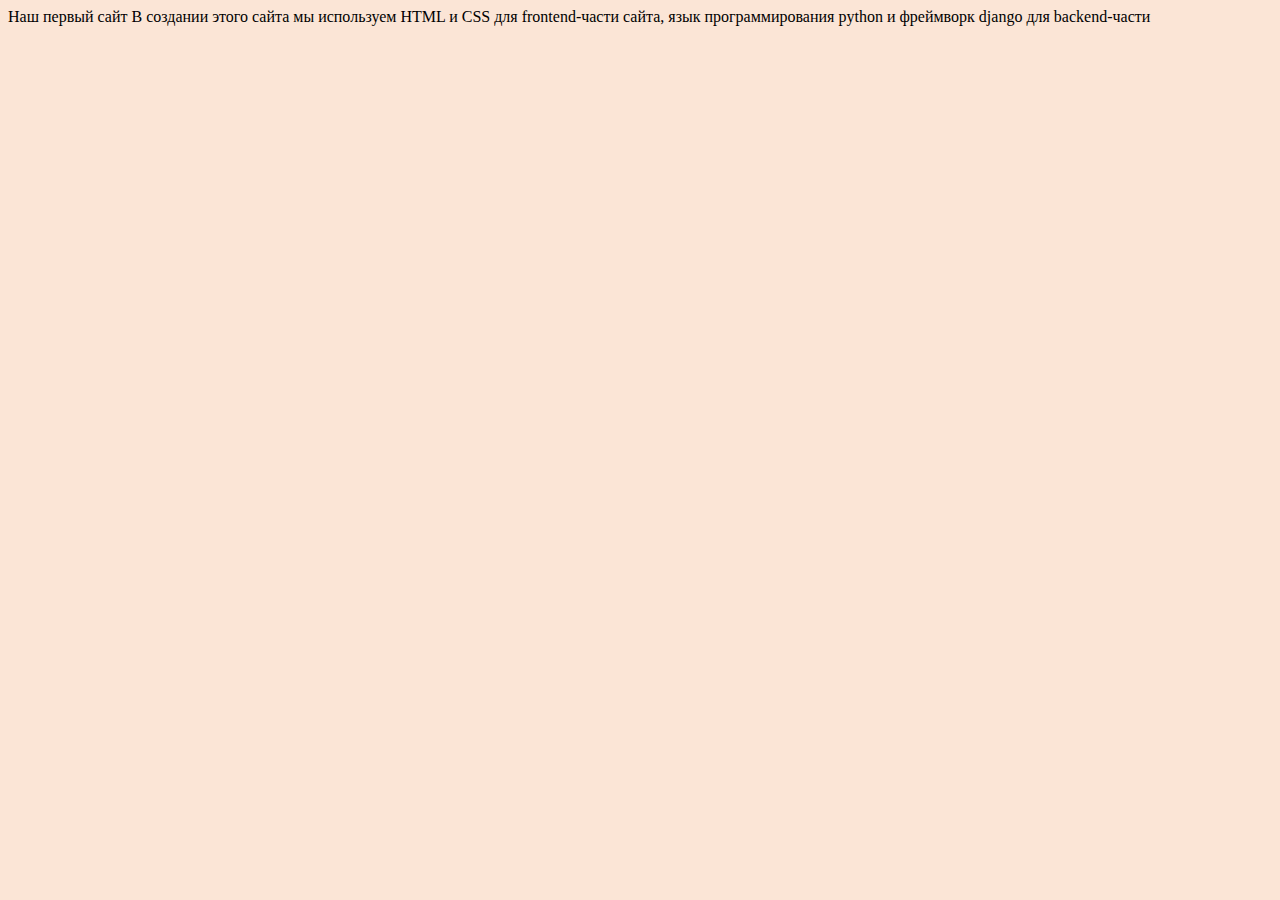
==== website/index.html @ 450dffdf "Update index.html" ====
<!DOCTYPE html>
<html lang="ru">
<head>
    <link rel="stylesheet" href="css/main_page.css" type="text/css">
    <link rel="preconnect" href="https://fonts.googleapis.com">
    <link rel="preconnect" href="https://fonts.gstatic.com" crossorigin>
    <link href="https://fonts.googleapis.com/css2?family=Ubuntu:wght@300;400;500;600;700&display=swap" rel="stylesheet">
    <meta charset="UTF-8">
    <title>Мой сайт</title>
</head>
<body bgcolor="#FBE5D6">
    <div class="workspace">
        <my_first_site>Наш первый сайт</my_first_site>
        <default_text>В создании этого сайта мы используем HTML и CSS для frontend-части сайта,
        язык программирования python и фреймворк django для backend-части</default_text>
    </div>
</body>
</html>
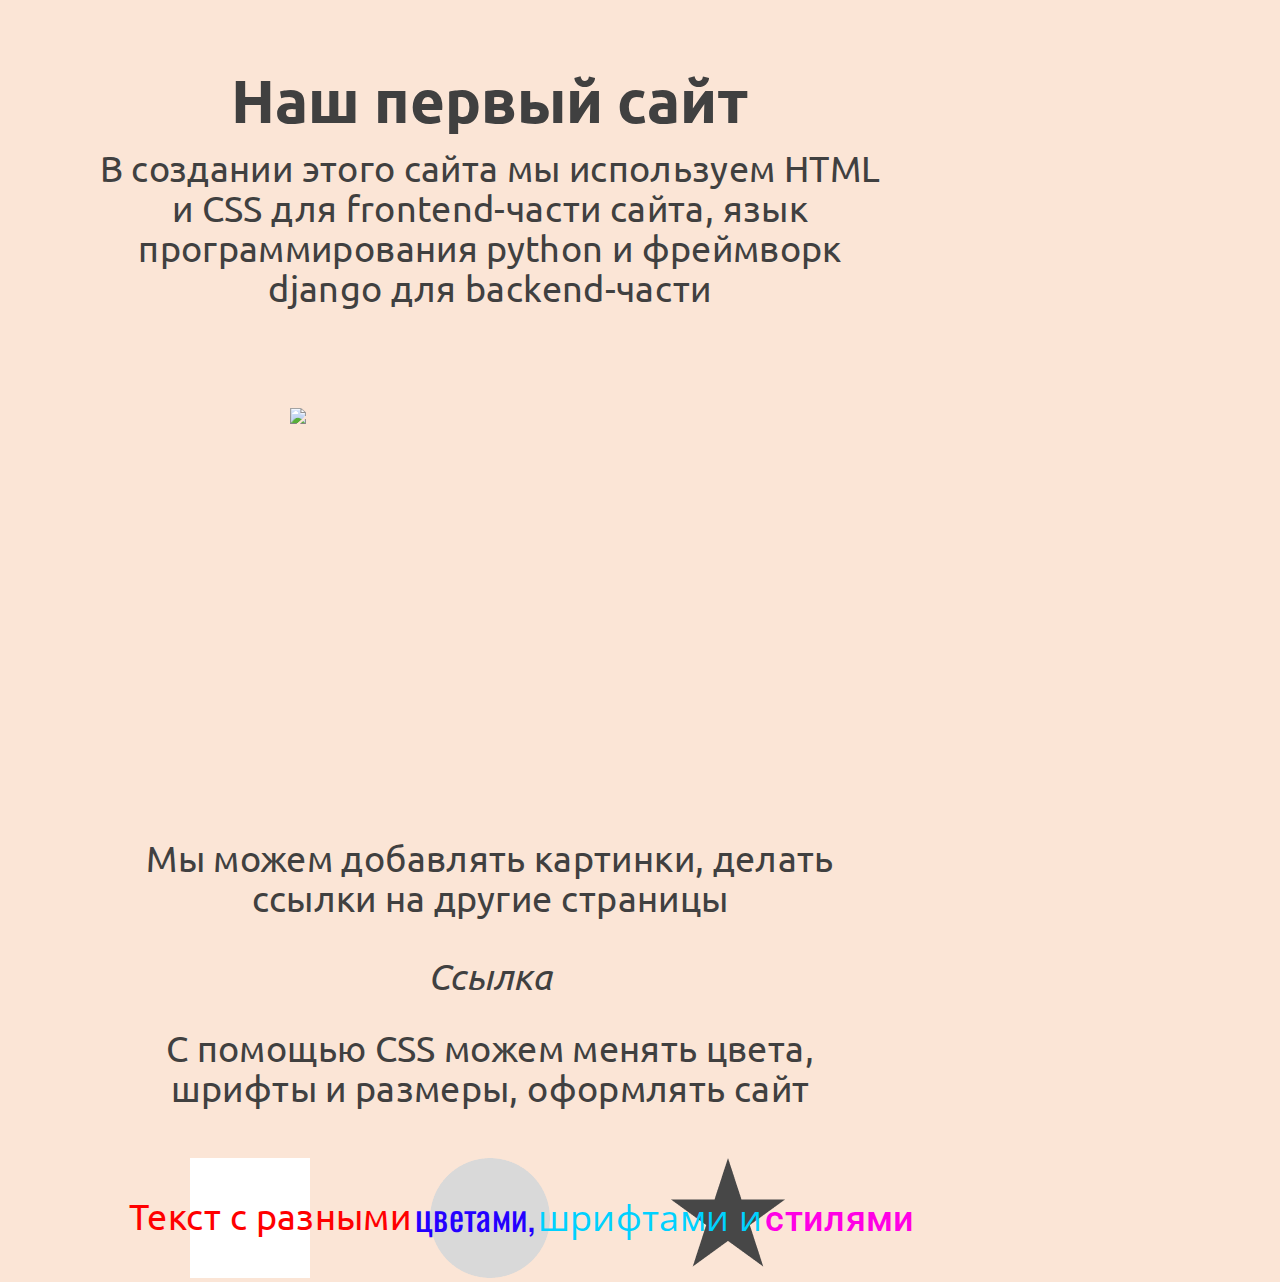
==== commit a32ac3d8: "sw" ====
--- a/website/index.html
+++ b/website/index.html
@@ -1,18 +1,28 @@
 <!DOCTYPE html>
 <html lang="ru">
 <head>
-    <link rel="stylesheet" href="css/main_page.css" type="text/css">
+    <link rel="stylesheet" href="main_page.css" type="text/css">
     <link rel="preconnect" href="https://fonts.googleapis.com">
     <link rel="preconnect" href="https://fonts.gstatic.com" crossorigin>
-    <link href="https://fonts.googleapis.com/css2?family=Ubuntu:wght@300;400;500;600;700&display=swap" rel="stylesheet">
+    <link href="https://fonts.googleapis.com">
+<link rel="preconnect" href="https://fonts.gstatic.com" crossorigin>
+<link href="https://fonts.googleapis.com/css2?family=Open+Sans&family=Oswald&family=Roboto:wght@400;500;700&family=Ubuntu:ital,wght@0,300;0,400;0,500;0,700;1,300;1,400;1,500&display=swap" rel="stylesheet">
     <meta charset="UTF-8">
-    <title>Мой сайт</title>
+    <title>Наш сайт</title>
 </head>
 <body bgcolor="#FBE5D6">
     <div class="workspace">
         <my_first_site>Наш первый сайт</my_first_site>
         <default_text>В создании этого сайта мы используем HTML и CSS для frontend-части сайта,
-        язык программирования python и фреймворк django для backend-части</default_text>
+            язык программирования python и фреймворк django для backend-части</default_text>
+        <sticker1><img src="{% static 'main/img/sticker1.png' %}"></sticker1>
+        <default_text1>Мы можем добавлять картинки, делать ссылки на другие страницы</default_text1>
+        <a href="https://chpic.su/_data/stickers/f/FunnyCat112/FunnyCat112_001.webm" target="_blank"><libk>Ссылка</libk></a>
+        <default_text2>С помощью CSS можем менять цвета, шрифты и размеры, оформлять сайт</default_text2>
+        <figure1><img src="img/figure1.png"></figure1>
+        <figure2><img src="img/figure2.png"></figure2>
+        <figure3><img src="img/figure3.png"></figure3>
+        <dif_text1>Текст с разными</dif_text1><dif_text2> цветами,</dif_text2><dif_text3> шрифтами и</dif_text3> <dif_text4>стилями</dif_text4>
     </div>
 </body>
 </html>--- a/website/main_page.css
+++ b/website/main_page.css
@@ -0,0 +1,180 @@
+.workspace {
+    position: absolute;
+    left: 90px;
+    width: 800px;
+    height: 1000px;
+}
+my_first_site {
+    position: absolute;
+    width: 520px;
+    height: 25px;
+    left: 140px;
+    top: 80px;
+    font-family: 'Ubuntu';
+    font-style: normal;
+    font-weight: 600;
+    font-size: 60px;
+    line-height: 23px;
+    text-align: center;
+    color: #404040;
+    }
+default_text {
+    position: absolute;
+    left: 0px;
+    width: 800px;
+    top: 140px;
+    font-family: 'Ubuntu';
+    font-style: normal;
+    font-weight: 400;
+    font-size: 36px;
+    text-align: center;
+    line-height: 40px;
+    letter-spacing: 0.01em;
+    color: #404040;
+    }
+sticker1 {
+    position: absolute;
+    width: 400px;
+    height: 370px;
+    left: 200px;
+    top: 400px;
+    }
+default_text1 {
+    position: absolute;
+    width: 800px;
+    left: 0px;
+    top: 830px;
+
+    font-family: 'Ubuntu';
+    font-style: normal;
+    font-weight: 400;
+    font-size: 36px;
+    line-height: 40px;
+    text-align: center;
+    letter-spacing: 0.01em;
+
+    color: #404040;
+    }
+default_text2 {
+    position: absolute;
+    width: 800px;
+    left: 0px;
+    top: 1020px;
+
+    font-family: 'Ubuntu';
+    font-style: normal;
+    font-weight: 400;
+    font-size: 36px;
+    line-height: 40px;
+    text-align: center;
+    letter-spacing: 0.01em;
+
+    color: #404040;
+    }
+libk {
+    position: absolute;
+    width: 800px;
+    left: 0px;
+    top: 960px;
+
+    font-family: 'Ubuntu';
+    font-style: italic;
+    font-weight: 400;
+    font-size: 36px;
+    line-height: 16px;
+    /* identical to box height */
+
+    text-align: center;
+    letter-spacing: 0.01em;
+
+    color: #404040;
+    }
+dif_text1 {
+    position: absolute;
+    width: 300px;
+    height: 40px;
+    left: 30px;
+    top: 1200px;
+
+    font-family: 'Ubuntu';
+    font-style: normal;
+    font-weight: 400;
+    font-size: 36px;
+    line-height: 16px;
+    text-align: center;
+    letter-spacing: 0.01em;
+
+    color: #FF0000;
+    }
+dif_text2 {
+    position: absolute;
+    width: 300px;
+    height: 40px;
+    left: 235px;
+    top: 1197px;
+
+    font-family: 'Oswald';
+    font-style: normal;
+    font-weight: 400;
+    font-size: 36px;
+    line-height: 21px;
+    text-align: center;
+    letter-spacing: 0.01em;
+
+    color: #2400FF;
+    }
+dif_text3 {
+    position: absolute;
+    width: 300px;
+    height: 40px;
+    left: 410px;
+    top: 1200px;
+
+    font-family: 'Open Sans';
+    font-style: normal;
+    font-weig ht: 400;
+    font-size: 36px;
+    line-height: 19px;
+    text-align: center;
+    letter-spacing: 0.01em;
+
+    color: #00D1FF;
+    }
+dif_text4 {
+    position: absolute;
+    width: 300px;
+    height: 40px;
+    left: 600px;
+    top: 1202.5px;
+
+    font-family: 'Roboto';
+    font-style: normal;
+    font-weight: 500;
+    font-size: 36px;
+    line-height: 16px;
+    text-align: center;
+    letter-spacing: 0.01em;
+
+    color: #FF00E5;
+    }
+figure1 {
+    position: absolute;
+    width: 60px;
+    height: 60px;
+    left: 100px;
+    top: 1150px;
+    }
+figure2 {
+    position: absolute;
+    width: 60px;
+    height: 60px;
+    left: 340px;
+    top: 1150px;
+    }
+figure3 {
+    position: absolute;
+    width: 60px;
+    height: 60px;
+    left: 580px;
+    top: 1150px;
+    }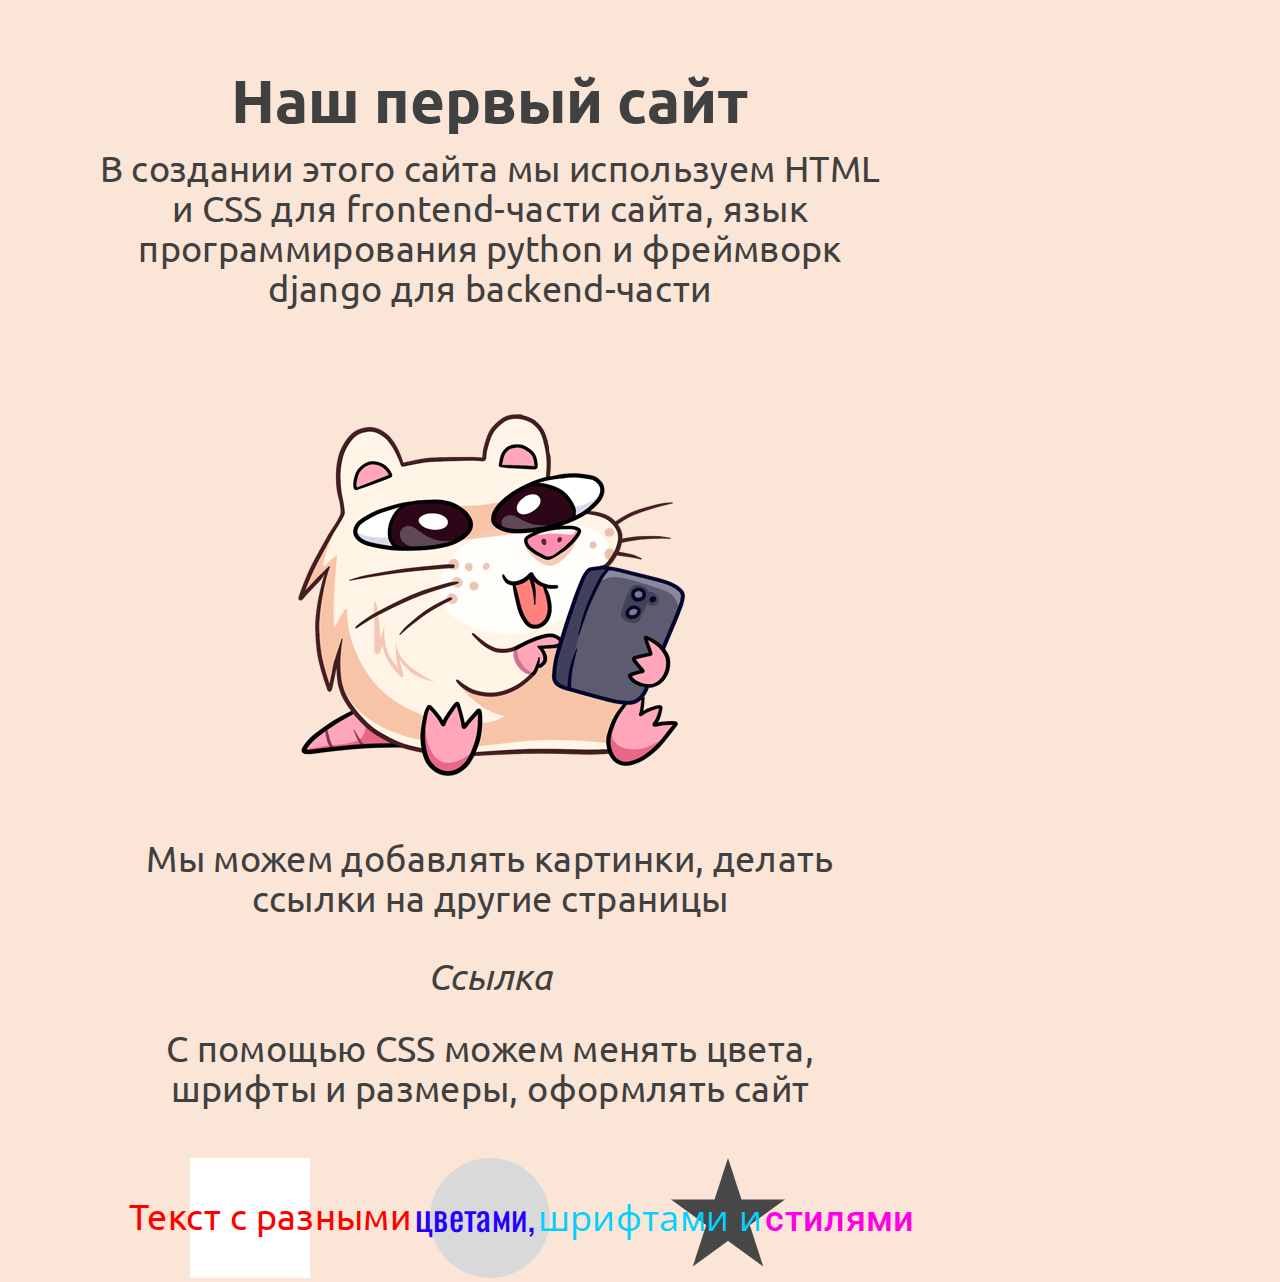
==== commit 57266018: "sw" ====
--- a/website/index.html
+++ b/website/index.html
@@ -15,7 +15,7 @@
         <my_first_site>Наш первый сайт</my_first_site>
         <default_text>В создании этого сайта мы используем HTML и CSS для frontend-части сайта,
             язык программирования python и фреймворк django для backend-части</default_text>
-        <sticker1><img src="{% static 'main/img/sticker1.png' %}"></sticker1>
+        <sticker1><img src="img/sticker1.png"></sticker1>
         <default_text1>Мы можем добавлять картинки, делать ссылки на другие страницы</default_text1>
         <a href="https://chpic.su/_data/stickers/f/FunnyCat112/FunnyCat112_001.webm" target="_blank"><libk>Ссылка</libk></a>
         <default_text2>С помощью CSS можем менять цвета, шрифты и размеры, оформлять сайт</default_text2>
